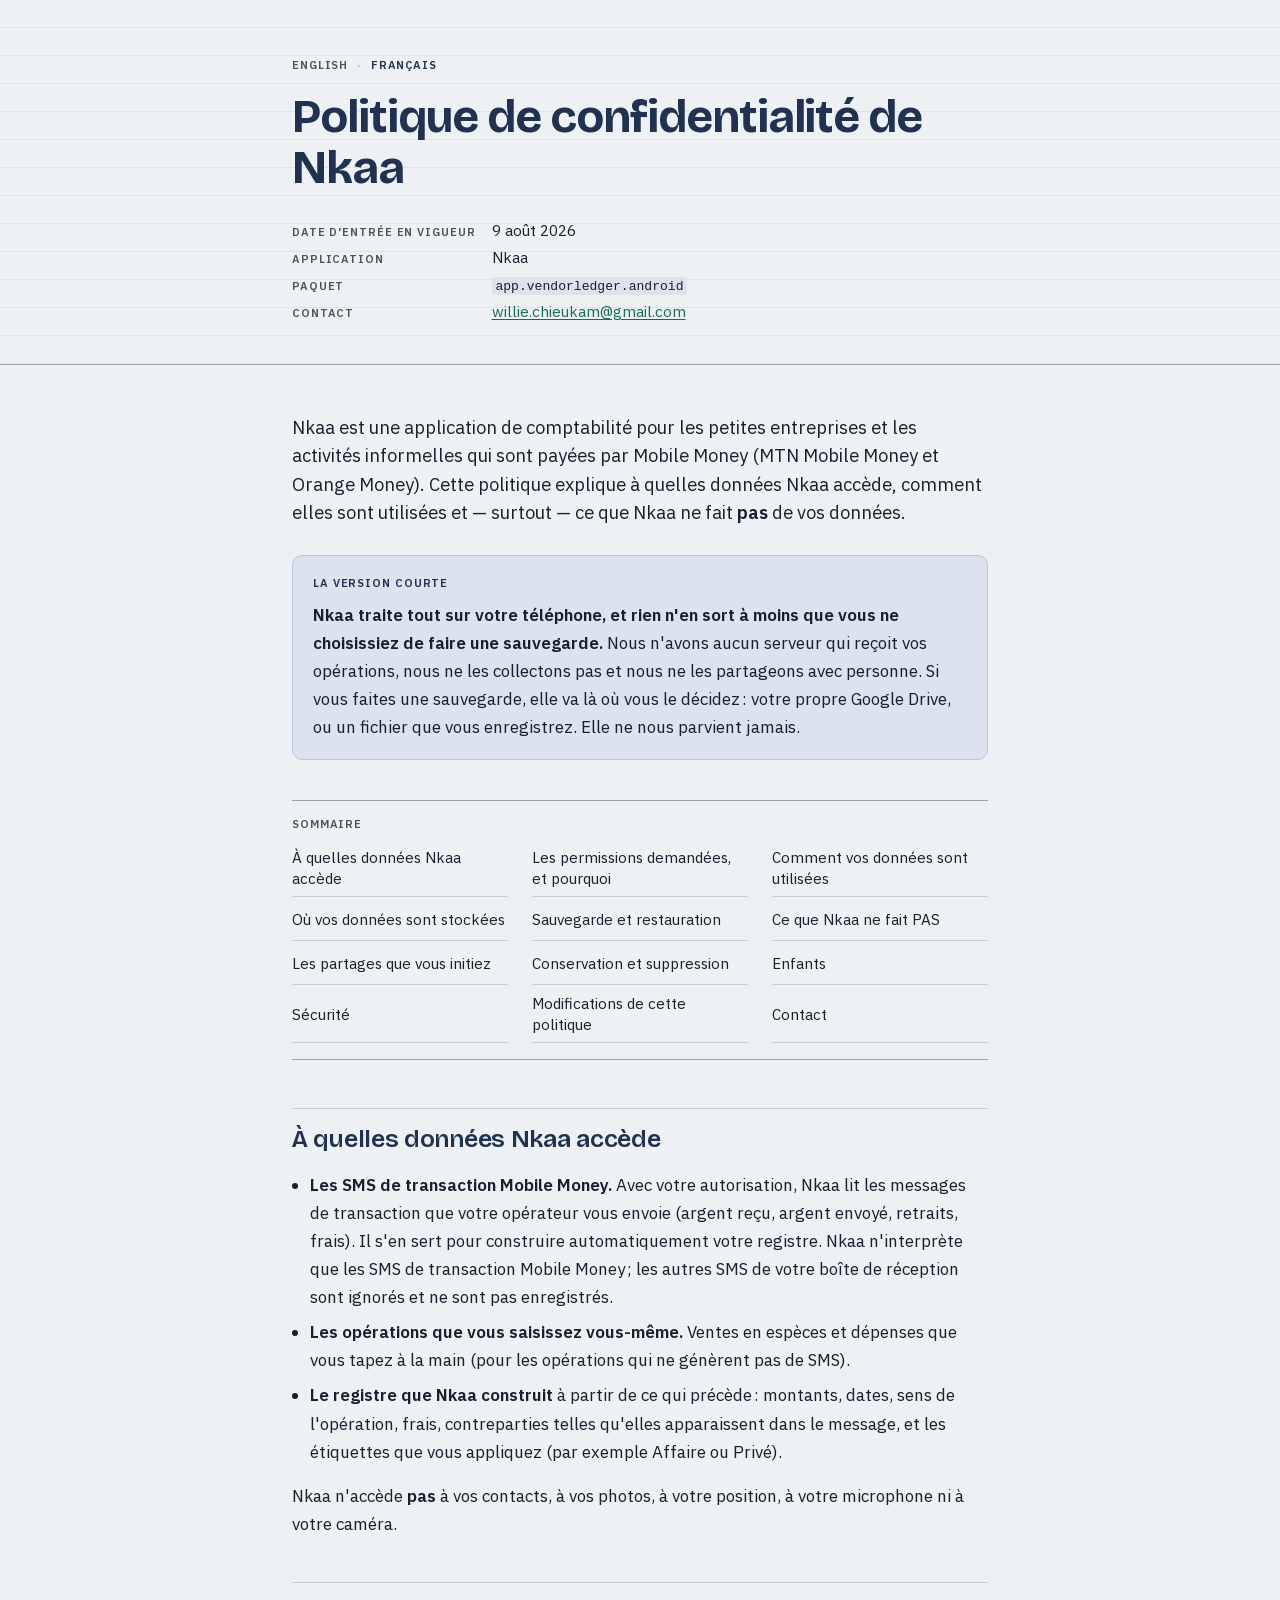
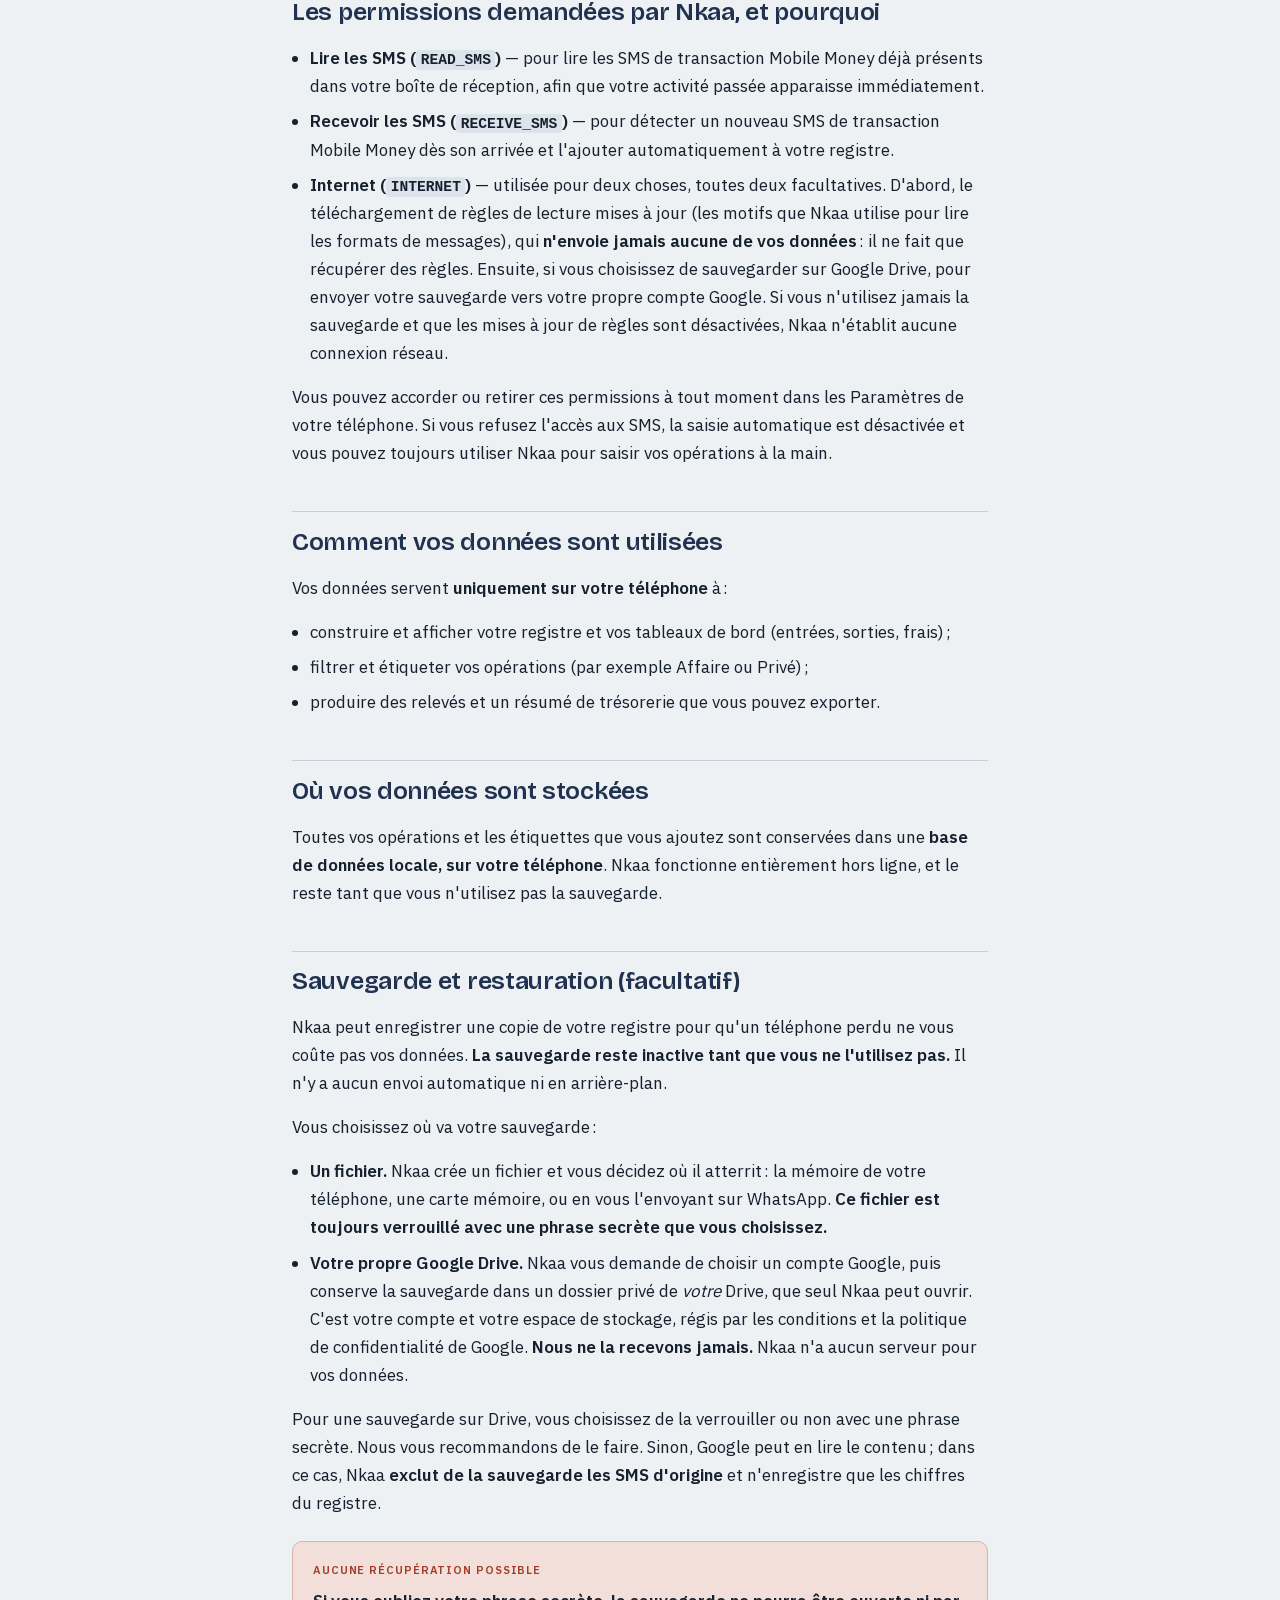
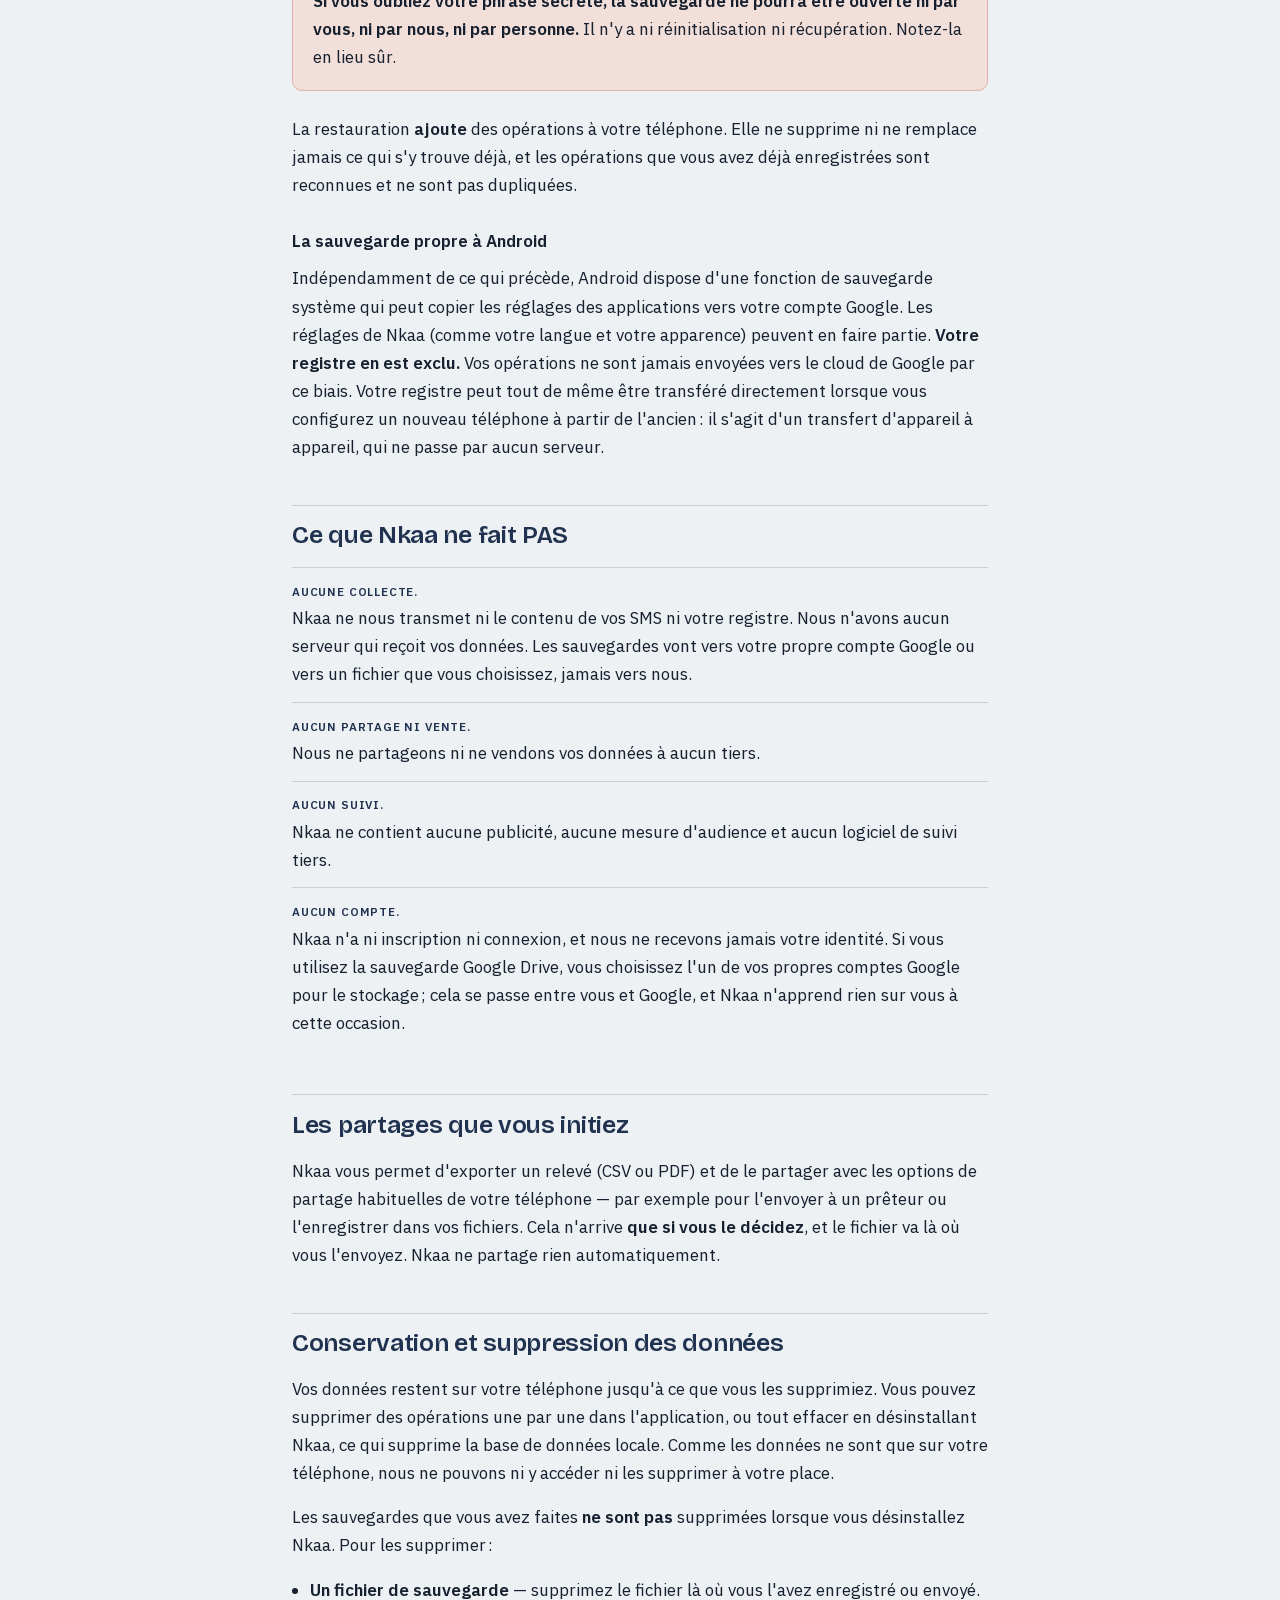
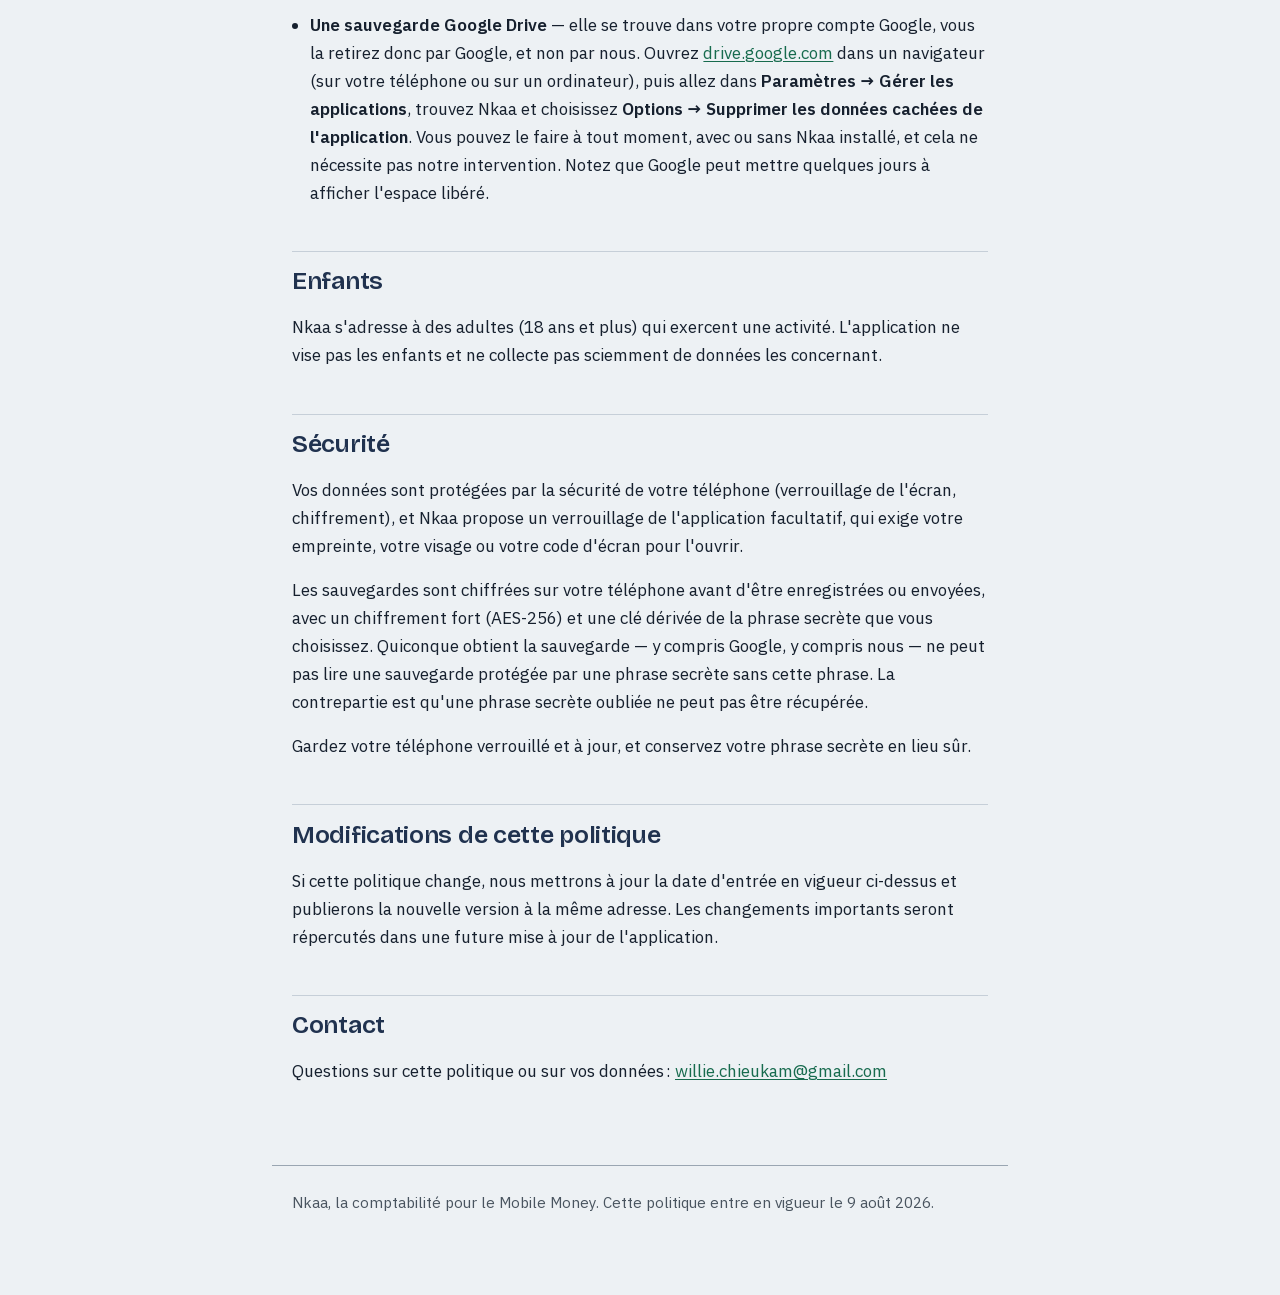
==== fr.html @ 18076c8b "Add the French policy and share one stylesheet between the two Nkaa ships a French UI and serves MTN" ====
<!DOCTYPE html>
<html lang="fr">
<head>
<meta charset="utf-8">
<meta name="viewport" content="width=device-width, initial-scale=1">
<title>Politique de confidentialité — Nkaa</title>
<meta name="description" content="Politique de confidentialité de Nkaa, une application de comptabilité pour le Mobile Money. Nkaa traite tout sur votre téléphone, et rien n'en sort à moins que vous ne choisissiez de faire une sauvegarde.">
<link rel="canonical" href="https://williechieukam.github.io/nkaa-privacy/fr.html">
<link rel="alternate" hreflang="en" href="https://williechieukam.github.io/nkaa-privacy/">
<link rel="alternate" hreflang="fr" href="https://williechieukam.github.io/nkaa-privacy/fr.html">
<link rel="alternate" hreflang="x-default" href="https://williechieukam.github.io/nkaa-privacy/">
<meta name="theme-color" content="#EDF1F4" media="(prefers-color-scheme: light)">
<meta name="theme-color" content="#0E141C" media="(prefers-color-scheme: dark)">
<!-- La marque de l'app, reprise telle quelle de docs/branding/masters/nkaa-mark-small.svg -->
<link rel="icon" href="data:image/svg+xml,<svg xmlns='http://www.w3.org/2000/svg' viewBox='0 0 512 512'><polygon points='256,36 442,256 256,476 70,256' fill='%2320324F'/><g fill='%23EDF1F4'><rect x='196' y='168' width='28' height='176'/><rect x='288' y='168' width='28' height='176'/><polygon points='196,168 224,168 316,344 288,344'/></g></svg>">
<link rel="preload" href="fonts/ibm-plex-sans-400.woff2" as="font" type="font/woff2" crossorigin>
<link rel="preload" href="fonts/bricolage-grotesque-800.woff2" as="font" type="font/woff2" crossorigin>
<link rel="stylesheet" href="style.css">
</head>
<body>

<a class="skip" href="#sommaire">Aller au sommaire</a>

<header class="masthead">
  <div class="wrap">
    <nav class="langs" aria-label="Langue">
      <a href="index.html" lang="en" hreflang="en">English</a>
      <span class="sep" aria-hidden="true">·</span>
      <span aria-current="page" lang="fr">Français</span>
    </nav>
    <h1>Politique de confidentialité de Nkaa</h1>
    <dl class="meta">
      <dt>Date d'entrée en vigueur</dt>
      <dd>9 août 2026</dd>
      <dt>Application</dt>
      <dd>Nkaa</dd>
      <dt>Paquet</dt>
      <dd><code>app.vendorledger.android</code></dd>
      <dt>Contact</dt>
      <dd><a href="mailto:willie.chieukam@gmail.com">willie.chieukam@gmail.com</a></dd>
    </dl>
  </div>
</header>

<main class="wrap">

<p class="lead">Nkaa est une application de comptabilité pour les petites entreprises et les
activités informelles qui sont payées par Mobile Money (MTN Mobile Money et Orange Money).
Cette politique explique à quelles données Nkaa accède, comment elles sont utilisées et —
surtout — ce que Nkaa ne fait <strong>pas</strong> de vos données.</p>

<aside class="summary">
  <p><span class="tag">La version courte</span><strong>Nkaa traite tout sur votre téléphone, et rien
  n'en sort à moins que vous ne choisissiez de faire une sauvegarde.</strong> Nous n'avons aucun
  serveur qui reçoit vos opérations, nous ne les collectons pas et nous ne les partageons avec
  personne. Si vous faites une sauvegarde, elle va là où vous le décidez&#8239;: votre propre Google
  Drive, ou un fichier que vous enregistrez. Elle ne nous parvient jamais.</p>
</aside>

<nav class="toc" id="sommaire" aria-labelledby="sommaire-titre">
  <h2 id="sommaire-titre">Sommaire</h2>
  <ul>
    <li><a href="#donnees">À quelles données Nkaa accède</a></li>
    <li><a href="#permissions">Les permissions demandées, et pourquoi</a></li>
    <li><a href="#utilisation">Comment vos données sont utilisées</a></li>
    <li><a href="#stockage">Où vos données sont stockées</a></li>
    <li><a href="#sauvegarde">Sauvegarde et restauration</a></li>
    <li><a href="#ce-que-nkaa-ne-fait-pas">Ce que Nkaa ne fait PAS</a></li>
    <li><a href="#partage">Les partages que vous initiez</a></li>
    <li><a href="#conservation">Conservation et suppression</a></li>
    <li><a href="#enfants">Enfants</a></li>
    <li><a href="#securite">Sécurité</a></li>
    <li><a href="#modifications">Modifications de cette politique</a></li>
    <li><a href="#contact">Contact</a></li>
  </ul>
</nav>

<section id="donnees">
  <h2>À quelles données Nkaa accède</h2>
  <ul>
    <li><strong>Les SMS de transaction Mobile Money.</strong> Avec votre autorisation, Nkaa lit les
      messages de transaction que votre opérateur vous envoie (argent reçu, argent envoyé, retraits,
      frais). Il s'en sert pour construire automatiquement votre registre. Nkaa n'interprète que les
      SMS de transaction Mobile Money&#8239;; les autres SMS de votre boîte de réception sont ignorés
      et ne sont pas enregistrés.</li>
    <li><strong>Les opérations que vous saisissez vous-même.</strong> Ventes en espèces et dépenses
      que vous tapez à la main (pour les opérations qui ne génèrent pas de SMS).</li>
    <li><strong>Le registre que Nkaa construit</strong> à partir de ce qui précède&#8239;: montants,
      dates, sens de l'opération, frais, contreparties telles qu'elles apparaissent dans le message,
      et les étiquettes que vous appliquez (par exemple Affaire ou Privé).</li>
  </ul>
  <p>Nkaa n'accède <strong>pas</strong> à vos contacts, à vos photos, à votre position, à votre
  microphone ni à votre caméra.</p>
</section>

<section id="permissions">
  <h2>Les permissions demandées par Nkaa, et pourquoi</h2>
  <ul>
    <li><strong>Lire les SMS (<code>READ_SMS</code>)</strong> — pour lire les SMS de transaction
      Mobile Money déjà présents dans votre boîte de réception, afin que votre activité passée
      apparaisse immédiatement.</li>
    <li><strong>Recevoir les SMS (<code>RECEIVE_SMS</code>)</strong> — pour détecter un nouveau SMS
      de transaction Mobile Money dès son arrivée et l'ajouter automatiquement à votre registre.</li>
    <li><strong>Internet (<code>INTERNET</code>)</strong> — utilisée pour deux choses, toutes deux
      facultatives. D'abord, le téléchargement de règles de lecture mises à jour (les motifs que Nkaa
      utilise pour lire les formats de messages), qui <strong>n'envoie jamais aucune de vos
      données</strong>&#8239;: il ne fait que récupérer des règles. Ensuite, si vous choisissez de
      sauvegarder sur Google Drive, pour envoyer votre sauvegarde vers votre propre compte Google. Si
      vous n'utilisez jamais la sauvegarde et que les mises à jour de règles sont désactivées, Nkaa
      n'établit aucune connexion réseau.</li>
  </ul>
  <p>Vous pouvez accorder ou retirer ces permissions à tout moment dans les Paramètres de votre
  téléphone. Si vous refusez l'accès aux SMS, la saisie automatique est désactivée et vous pouvez
  toujours utiliser Nkaa pour saisir vos opérations à la main.</p>
</section>

<section id="utilisation">
  <h2>Comment vos données sont utilisées</h2>
  <p>Vos données servent <strong>uniquement sur votre téléphone</strong> à&#8239;:</p>
  <ul>
    <li>construire et afficher votre registre et vos tableaux de bord (entrées, sorties, frais)&#8239;;</li>
    <li>filtrer et étiqueter vos opérations (par exemple Affaire ou Privé)&#8239;;</li>
    <li>produire des relevés et un résumé de trésorerie que vous pouvez exporter.</li>
  </ul>
</section>

<section id="stockage">
  <h2>Où vos données sont stockées</h2>
  <p>Toutes vos opérations et les étiquettes que vous ajoutez sont conservées dans une <strong>base
  de données locale, sur votre téléphone</strong>. Nkaa fonctionne entièrement hors ligne, et le
  reste tant que vous n'utilisez pas la sauvegarde.</p>
</section>

<section id="sauvegarde">
  <h2>Sauvegarde et restauration (facultatif)</h2>
  <p>Nkaa peut enregistrer une copie de votre registre pour qu'un téléphone perdu ne vous coûte pas
  vos données. <strong>La sauvegarde reste inactive tant que vous ne l'utilisez pas.</strong> Il n'y
  a aucun envoi automatique ni en arrière-plan.</p>
  <p>Vous choisissez où va votre sauvegarde&#8239;:</p>
  <ul>
    <li><strong>Un fichier.</strong> Nkaa crée un fichier et vous décidez où il atterrit&#8239;: la
      mémoire de votre téléphone, une carte mémoire, ou en vous l'envoyant sur WhatsApp. <strong>Ce
      fichier est toujours verrouillé avec une phrase secrète que vous choisissez.</strong></li>
    <li><strong>Votre propre Google Drive.</strong> Nkaa vous demande de choisir un compte Google,
      puis conserve la sauvegarde dans un dossier privé de <em>votre</em> Drive, que seul Nkaa peut
      ouvrir. C'est votre compte et votre espace de stockage, régis par les conditions et la
      politique de confidentialité de Google. <strong>Nous ne la recevons jamais.</strong> Nkaa n'a
      aucun serveur pour vos données.</li>
  </ul>
  <p>Pour une sauvegarde sur Drive, vous choisissez de la verrouiller ou non avec une phrase secrète.
  Nous vous recommandons de le faire. Sinon, Google peut en lire le contenu&#8239;; dans ce cas, Nkaa
  <strong>exclut de la sauvegarde les SMS d'origine</strong> et n'enregistre que les chiffres du
  registre.</p>

  <div class="warning">
    <p><span class="tag">Aucune récupération possible</span><strong>Si vous oubliez votre phrase
    secrète, la sauvegarde ne pourra être ouverte ni par vous, ni par nous, ni par personne.</strong>
    Il n'y a ni réinitialisation ni récupération. Notez-la en lieu sûr.</p>
  </div>

  <p>La restauration <strong>ajoute</strong> des opérations à votre téléphone. Elle ne supprime ni ne
  remplace jamais ce qui s'y trouve déjà, et les opérations que vous avez déjà enregistrées sont
  reconnues et ne sont pas dupliquées.</p>

  <h3 id="sauvegarde-android">La sauvegarde propre à Android</h3>
  <p>Indépendamment de ce qui précède, Android dispose d'une fonction de sauvegarde système qui peut
  copier les réglages des applications vers votre compte Google. Les réglages de Nkaa (comme votre
  langue et votre apparence) peuvent en faire partie. <strong>Votre registre en est exclu.</strong>
  Vos opérations ne sont jamais envoyées vers le cloud de Google par ce biais. Votre registre peut
  tout de même être transféré directement lorsque vous configurez un nouveau téléphone à partir de
  l'ancien&#8239;: il s'agit d'un transfert d'appareil à appareil, qui ne passe par aucun serveur.</p>
</section>

<section id="ce-que-nkaa-ne-fait-pas">
  <h2>Ce que Nkaa ne fait PAS</h2>
  <ul class="negations">
    <li><strong>Aucune collecte.</strong> Nkaa ne nous transmet ni le contenu de vos SMS ni votre
      registre. Nous n'avons aucun serveur qui reçoit vos données. Les sauvegardes vont vers votre
      propre compte Google ou vers un fichier que vous choisissez, jamais vers nous.</li>
    <li><strong>Aucun partage ni vente.</strong> Nous ne partageons ni ne vendons vos données à aucun
      tiers.</li>
    <li><strong>Aucun suivi.</strong> Nkaa ne contient aucune publicité, aucune mesure d'audience et
      aucun logiciel de suivi tiers.</li>
    <li><strong>Aucun compte.</strong> Nkaa n'a ni inscription ni connexion, et nous ne recevons
      jamais votre identité. Si vous utilisez la sauvegarde Google Drive, vous choisissez l'un de vos
      propres comptes Google pour le stockage&#8239;; cela se passe entre vous et Google, et Nkaa
      n'apprend rien sur vous à cette occasion.</li>
  </ul>
</section>

<section id="partage">
  <h2>Les partages que vous initiez</h2>
  <p>Nkaa vous permet d'exporter un relevé (CSV ou PDF) et de le partager avec les options de partage
  habituelles de votre téléphone — par exemple pour l'envoyer à un prêteur ou l'enregistrer dans vos
  fichiers. Cela n'arrive <strong>que si vous le décidez</strong>, et le fichier va là où vous
  l'envoyez. Nkaa ne partage rien automatiquement.</p>
</section>

<section id="conservation">
  <h2>Conservation et suppression des données</h2>
  <p>Vos données restent sur votre téléphone jusqu'à ce que vous les supprimiez. Vous pouvez
  supprimer des opérations une par une dans l'application, ou tout effacer en désinstallant Nkaa, ce
  qui supprime la base de données locale. Comme les données ne sont que sur votre téléphone, nous ne
  pouvons ni y accéder ni les supprimer à votre place.</p>
  <p>Les sauvegardes que vous avez faites <strong>ne sont pas</strong> supprimées lorsque vous
  désinstallez Nkaa. Pour les supprimer&#8239;:</p>
  <ul>
    <li><strong>Un fichier de sauvegarde</strong> — supprimez le fichier là où vous l'avez enregistré
      ou envoyé.</li>
    <li><strong>Une sauvegarde Google Drive</strong> — elle se trouve dans votre propre compte
      Google, vous la retirez donc par Google, et non par nous. Ouvrez
      <a href="https://drive.google.com">drive.google.com</a> dans un navigateur (sur votre téléphone
      ou sur un ordinateur), puis allez dans <strong>Paramètres → Gérer les applications</strong>,
      trouvez Nkaa et choisissez <strong>Options → Supprimer les données cachées de
      l'application</strong>. Vous pouvez le faire à tout moment, avec ou sans Nkaa installé, et cela
      ne nécessite pas notre intervention. Notez que Google peut mettre quelques jours à afficher
      l'espace libéré.</li>
  </ul>
</section>

<section id="enfants">
  <h2>Enfants</h2>
  <p>Nkaa s'adresse à des adultes (18 ans et plus) qui exercent une activité. L'application ne vise
  pas les enfants et ne collecte pas sciemment de données les concernant.</p>
</section>

<section id="securite">
  <h2>Sécurité</h2>
  <p>Vos données sont protégées par la sécurité de votre téléphone (verrouillage de l'écran,
  chiffrement), et Nkaa propose un verrouillage de l'application facultatif, qui exige votre
  empreinte, votre visage ou votre code d'écran pour l'ouvrir.</p>
  <p>Les sauvegardes sont chiffrées sur votre téléphone avant d'être enregistrées ou envoyées, avec
  un chiffrement fort (AES-256) et une clé dérivée de la phrase secrète que vous choisissez.
  Quiconque obtient la sauvegarde — y compris Google, y compris nous — ne peut pas lire une
  sauvegarde protégée par une phrase secrète sans cette phrase. La contrepartie est qu'une phrase
  secrète oubliée ne peut pas être récupérée.</p>
  <p>Gardez votre téléphone verrouillé et à jour, et conservez votre phrase secrète en lieu sûr.</p>
</section>

<section id="modifications">
  <h2>Modifications de cette politique</h2>
  <p>Si cette politique change, nous mettrons à jour la date d'entrée en vigueur ci-dessus et
  publierons la nouvelle version à la même adresse. Les changements importants seront répercutés dans
  une future mise à jour de l'application.</p>
</section>

<section id="contact">
  <h2>Contact</h2>
  <p>Questions sur cette politique ou sur vos données&#8239;:
  <a href="mailto:willie.chieukam@gmail.com">willie.chieukam@gmail.com</a></p>
</section>

</main>

<footer class="wrap">
  <p>Nkaa, la comptabilité pour le Mobile Money. Cette politique entre en vigueur le 9 août 2026.</p>
</footer>

</body>
</html>
---- style.css ----
/* ---------- type ----------
   The app's two faces, subset from app/src/main/res/font in the vendor-ledger
   repo. Both SIL OFL 1.1 — see fonts/OFL.txt. swap, so the policy is readable
   before the faces land. */
@font-face {
  font-family: "Bricolage Grotesque";
  src: url("fonts/bricolage-grotesque-600.woff2") format("woff2");
  font-weight: 600; font-style: normal; font-display: swap;
}
@font-face {
  font-family: "Bricolage Grotesque";
  src: url("fonts/bricolage-grotesque-800.woff2") format("woff2");
  font-weight: 800; font-style: normal; font-display: swap;
}
@font-face {
  font-family: "IBM Plex Sans";
  src: url("fonts/ibm-plex-sans-400.woff2") format("woff2");
  font-weight: 400; font-style: normal; font-display: swap;
}
@font-face {
  font-family: "IBM Plex Sans";
  src: url("fonts/ibm-plex-sans-600.woff2") format("woff2");
  font-weight: 600; font-style: normal; font-display: swap;
}

/* ---------- tokens ----------
   Values are the app's, from ui/theme/Color.kt ("Grassfields regalia":
   indigo ndop cloth, harvest green, laterite earth, regalia gold).
   Kotlin name in the comment where one exists. */
:root {
  color-scheme: light dark;

  --paper:        #EDF1F4;  /* CraiePaper / nkaa_ivory */
  --surface:      #FFFFFF;
  --ink:          #16202E;  /* Ink */
  --ink-2:        #49545F;  /* onSurfaceVariant */
  --rule:         #C6CFD8;  /* outlineVariant */
  --rule-strong:  #9AA6B2;  /* outline */
  --rule-faint:   #DDE3EA;  /* surfaceVariant */
  --accent:        #20324F; /* IndigoRoyal — headings, labels, focus */
  --accent-link:   #176B4E; /* VertRecolte — primary actions */
  --accent-wash:   #DCE3EE; /* IndigoSoft — container fill */
  --accent-border: #B9C6DC;
  --warn:          #A23E2A; /* Laterite — error / money-out */
  --warn-wash:     #F2DFDA;
  --warn-border:   #DBB4A9;
  --chip-bg:       #DDE3EA;

  --display: "Bricolage Grotesque", ui-sans-serif, -apple-system, BlinkMacSystemFont, "Segoe UI", Roboto, Helvetica, Arial, sans-serif;
  --sans: "IBM Plex Sans", ui-sans-serif, -apple-system, BlinkMacSystemFont, "Segoe UI", Roboto, Helvetica, Arial, sans-serif;
  --mono: ui-monospace, SFMono-Regular, "SF Mono", Menlo, Consolas, "Liberation Mono", monospace;

  --rhythm: 1.75rem;
  --measure: 46rem;
}

/* ---------- base ---------- */
*, *::before, *::after { box-sizing: border-box; }

html { -webkit-text-size-adjust: 100%; }

body {
  margin: 0;
  font-family: var(--sans);
  font-size: 1.0625rem;
  line-height: 1.65;
  color: var(--ink);
  background: var(--paper);
  -webkit-font-smoothing: antialiased;
}

.wrap {
  max-width: var(--measure);
  margin-inline: auto;
  padding-inline: 1.25rem;
}

p { margin: 0 0 1rem; }
strong { font-weight: 600; }

a {
  color: var(--accent-link);
  text-decoration-thickness: 1px;
  text-underline-offset: 2px;
}
a:hover { text-decoration-thickness: 2px; }

:focus-visible {
  outline: 2px solid var(--accent);
  outline-offset: 3px;
  border-radius: 2px;
}

code {
  font-family: var(--mono);
  font-size: .86em;
  background: var(--chip-bg);
  color: var(--ink);
  padding: .12em .3em;
  border-radius: 3px;
  overflow-wrap: break-word;
}

/* ---------- skip link ---------- */
.skip {
  position: absolute;
  left: -9999px;
  top: 0;
}
.skip:focus-visible {
  left: 0.75rem;
  top: 0.75rem;
  z-index: 5;
  background: var(--surface);
  color: var(--ink);
  padding: .6rem .9rem;
  border: 1px solid var(--rule-strong);
  border-radius: 6px;
  font-size: .95rem;
}

/* ---------- masthead: the one signature ---------- */
.masthead {
  position: relative;
  border-bottom: 1px solid var(--rule-strong);
  padding-block: clamp(2.25rem, 1.5rem + 3vw, 3.5rem) clamp(1.75rem, 1.25rem + 2vw, 2.5rem);
  overflow: hidden;
}
/* ruled paper — the cahier these businesses keep books in */
.masthead::before {
  content: "";
  position: absolute;
  inset: 0;
  background: repeating-linear-gradient(
    to bottom,
    transparent 0,
    transparent calc(var(--rhythm) - 1px),
    var(--rule-faint) calc(var(--rhythm) - 1px),
    var(--rule-faint) var(--rhythm)
  );
  pointer-events: none;
}
.masthead > .wrap { position: relative; }

/* ---------- language ---------- */
.langs {
  display: flex;
  align-items: center;
  gap: .55rem;
  margin-bottom: 1.1rem;
  font-size: .7rem;
  font-weight: 600;
  letter-spacing: .08em;
  text-transform: uppercase;
}
.langs a { color: var(--ink-2); text-decoration: none; }
.langs a:hover { color: var(--accent-link); text-decoration: underline; }
.langs [aria-current="page"] { color: var(--accent); }
.langs .sep { color: var(--rule-strong); }

h1 {
  margin: 0 0 1.5rem;
  font-family: var(--display);
  font-size: clamp(2rem, 1.45rem + 2.4vw, 2.9rem);
  line-height: 1.1;
  font-weight: 800;
  letter-spacing: -0.022em;
  color: var(--accent);
}

/* meta block, set like the header of a statement */
.meta {
  margin: 0;
  display: grid;
  grid-template-columns: minmax(6.5rem, max-content) 1fr;
  gap: .1rem 1rem;
  font-size: .95rem;
  align-items: baseline;
}
.meta dt {
  font-family: var(--sans);
  font-size: .7rem;
  font-weight: 600;
  letter-spacing: .08em;
  text-transform: uppercase;
  color: var(--ink-2);
  padding-top: .38em;
}
/* tnum — the app's tabularFigures(), so digits sit on a grid */
.meta dd {
  margin: 0;
  font-variant-numeric: tabular-nums;
  font-feature-settings: "tnum";
  overflow-wrap: anywhere;
}

/* narrow phones: stack the stub so long values get the full column */
@media (max-width: 26rem) {
  .meta { grid-template-columns: 1fr; gap: 0; }
  .meta dt { padding-top: .85em; }
  .meta dt:first-of-type { padding-top: 0; }
}

/* ---------- main flow ---------- */
main { padding-block: clamp(2rem, 1.5rem + 2vw, 3rem) 1rem; }

.lead {
  font-size: 1.15rem;
  line-height: 1.55;
  margin-bottom: 1.75rem;
}

/* the thesis: reassurance, stated once, up front */
.summary {
  background: var(--accent-wash);
  border: 1px solid var(--accent-border);
  border-radius: 10px;
  padding: 1.15rem 1.25rem;
  margin: 0 0 2.5rem;
}
.summary p { margin: 0; }
.summary .tag {
  display: block;
  font-family: var(--sans);
  font-size: .7rem;
  font-weight: 600;
  letter-spacing: .08em;
  text-transform: uppercase;
  color: var(--accent);
  margin-bottom: .5rem;
}

/* the one paragraph with real consequences behind it */
.warning {
  background: var(--warn-wash);
  border: 1px solid var(--warn-border);
  border-radius: 10px;
  padding: 1.15rem 1.25rem;
  margin: 1.5rem 0;
}
.warning p { margin: 0; }
.warning .tag {
  display: block;
  font-family: var(--sans);
  font-size: .7rem;
  font-weight: 600;
  letter-spacing: .08em;
  text-transform: uppercase;
  color: var(--warn);
  margin-bottom: .5rem;
}

/* ---------- contents ---------- */
.toc {
  margin: 0 0 3rem;
  border-top: 1px solid var(--rule-strong);
  border-bottom: 1px solid var(--rule-strong);
  padding-block: 1rem;
}
.toc h2 {
  margin: 0 0 .5rem;
  font-family: var(--sans);
  font-size: .7rem;
  font-weight: 600;
  letter-spacing: .08em;
  text-transform: uppercase;
  color: var(--ink-2);
  border: 0;
  padding: 0;
}
.toc ul {
  list-style: none;
  margin: 0;
  padding: 0;
  display: grid;
  grid-template-columns: repeat(auto-fit, minmax(13rem, 1fr));
  gap: 0 1.5rem;
}
.toc li { margin: 0; display: flex; }
.toc a {
  display: flex;
  align-items: center;
  width: 100%;
  padding: .5rem 0;
  min-height: 2.75rem;
  color: var(--ink);
  text-decoration: none;
  border-bottom: 1px solid var(--rule);
  font-size: .95rem;
  line-height: 1.35;
}
.toc a:hover { color: var(--accent-link); }

/* ---------- sections ---------- */
section + section { margin-top: 2.75rem; }

h2 {
  margin: 0 0 1rem;
  padding-top: .9rem;
  border-top: 1px solid var(--rule);
  font-family: var(--display);
  font-size: clamp(1.3rem, 1.15rem + .55vw, 1.55rem);
  line-height: 1.25;
  font-weight: 600;
  letter-spacing: -0.012em;
  color: var(--accent);
  scroll-margin-top: 1.25rem;
}
/* h3 stays in the body face, matching the app's titleMedium */
h3 {
  margin: 2rem 0 .75rem;
  font-size: 1.05rem;
  font-weight: 600;
  line-height: 1.3;
  scroll-margin-top: 1.25rem;
}

:target > h2,
:target > h3 { box-shadow: -.75rem 0 0 -.6875rem var(--accent); }

ul { margin: 0 0 1rem; padding-left: 1.15rem; }
li { margin: .45rem 0; }

/* the copy already leads each of these with its own negation — surface it */
.negations { list-style: none; padding-left: 0; }
.negations li {
  margin: 0;
  padding: .85rem 0;
  border-bottom: 1px solid var(--rule);
}
.negations li:first-child { border-top: 1px solid var(--rule); }
.negations li:last-child { border-bottom: 0; }
.negations li > strong:first-child {
  display: block;
  font-family: var(--sans);
  font-size: .73rem;
  font-weight: 600;
  letter-spacing: .07em;
  text-transform: uppercase;
  color: var(--accent);
  margin-bottom: .2rem;
}

/* ---------- footer ---------- */
footer {
  margin-top: 3rem;
  border-top: 1px solid var(--rule-strong);
  padding-block: 1.5rem 4rem;
  font-size: .95rem;
  color: var(--ink-2);
}

/* ---------- motion ---------- */
@media (prefers-reduced-motion: no-preference) {
  html { scroll-behavior: smooth; }
}

/* ---------- print ---------- */
@media print {
  body { background: #fff; color: #000; font-size: 11pt; }
  .skip, .toc { display: none; }
  .masthead { border-bottom: 1pt solid #000; }
  .masthead::before { display: none; }
  .summary, .warning { border: 1pt solid #666; background: none; }
  h2, h3 { break-after: avoid; }
  li, p { break-inside: avoid; }
  a { color: #000; }
  main a[href^="http"]::after { content: " (" attr(href) ")"; font-size: .85em; }
}

/* ---------- dark ---------- */
/* Tokens only, and last in the sheet, so no component rule can outrank it. */
@media (prefers-color-scheme: dark) {
  :root {
    --paper:        #0E141C;  /* DarkColors.background */
    --surface:      #161E28;  /* DarkColors.surface */
    --ink:          #E3E7EC;  /* onBackground */
    --ink-2:        #BFC8D4;  /* onSurfaceVariant */
    --rule:         #3C4654;  /* outlineVariant */
    --rule-strong:  #55616F;
    --rule-faint:   #1A2230;
    --accent:        #AEC0E0; /* DarkColors.primary */
    --accent-link:   #4F9E7E; /* VertLight — DarkColors.secondary */
    --accent-wash:   #273A5A; /* secondaryContainer */
    --accent-border: #3A5178;
    --warn:          #E89580; /* DarkColors.error */
    --warn-wash:     #2E1712;
    --warn-border:   #5A2E22;
    --chip-bg:       #202A36;
  }
}
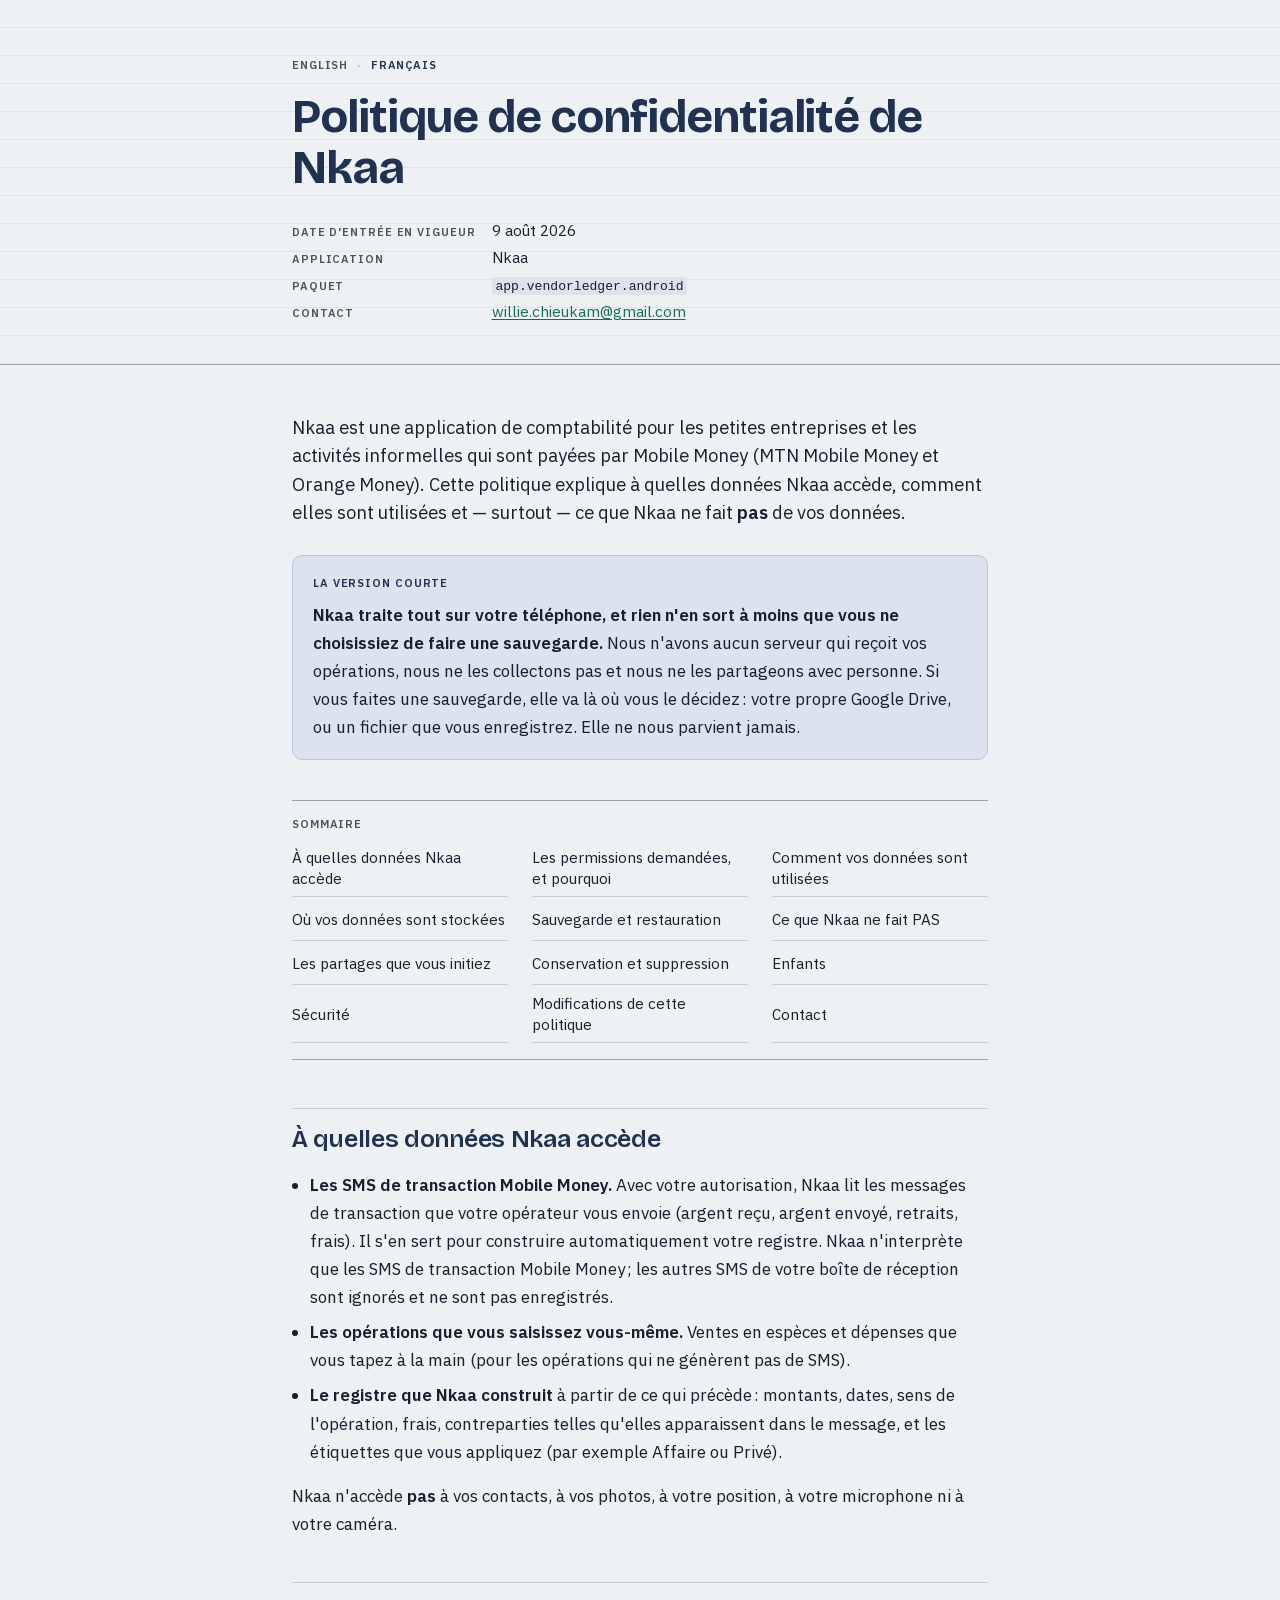
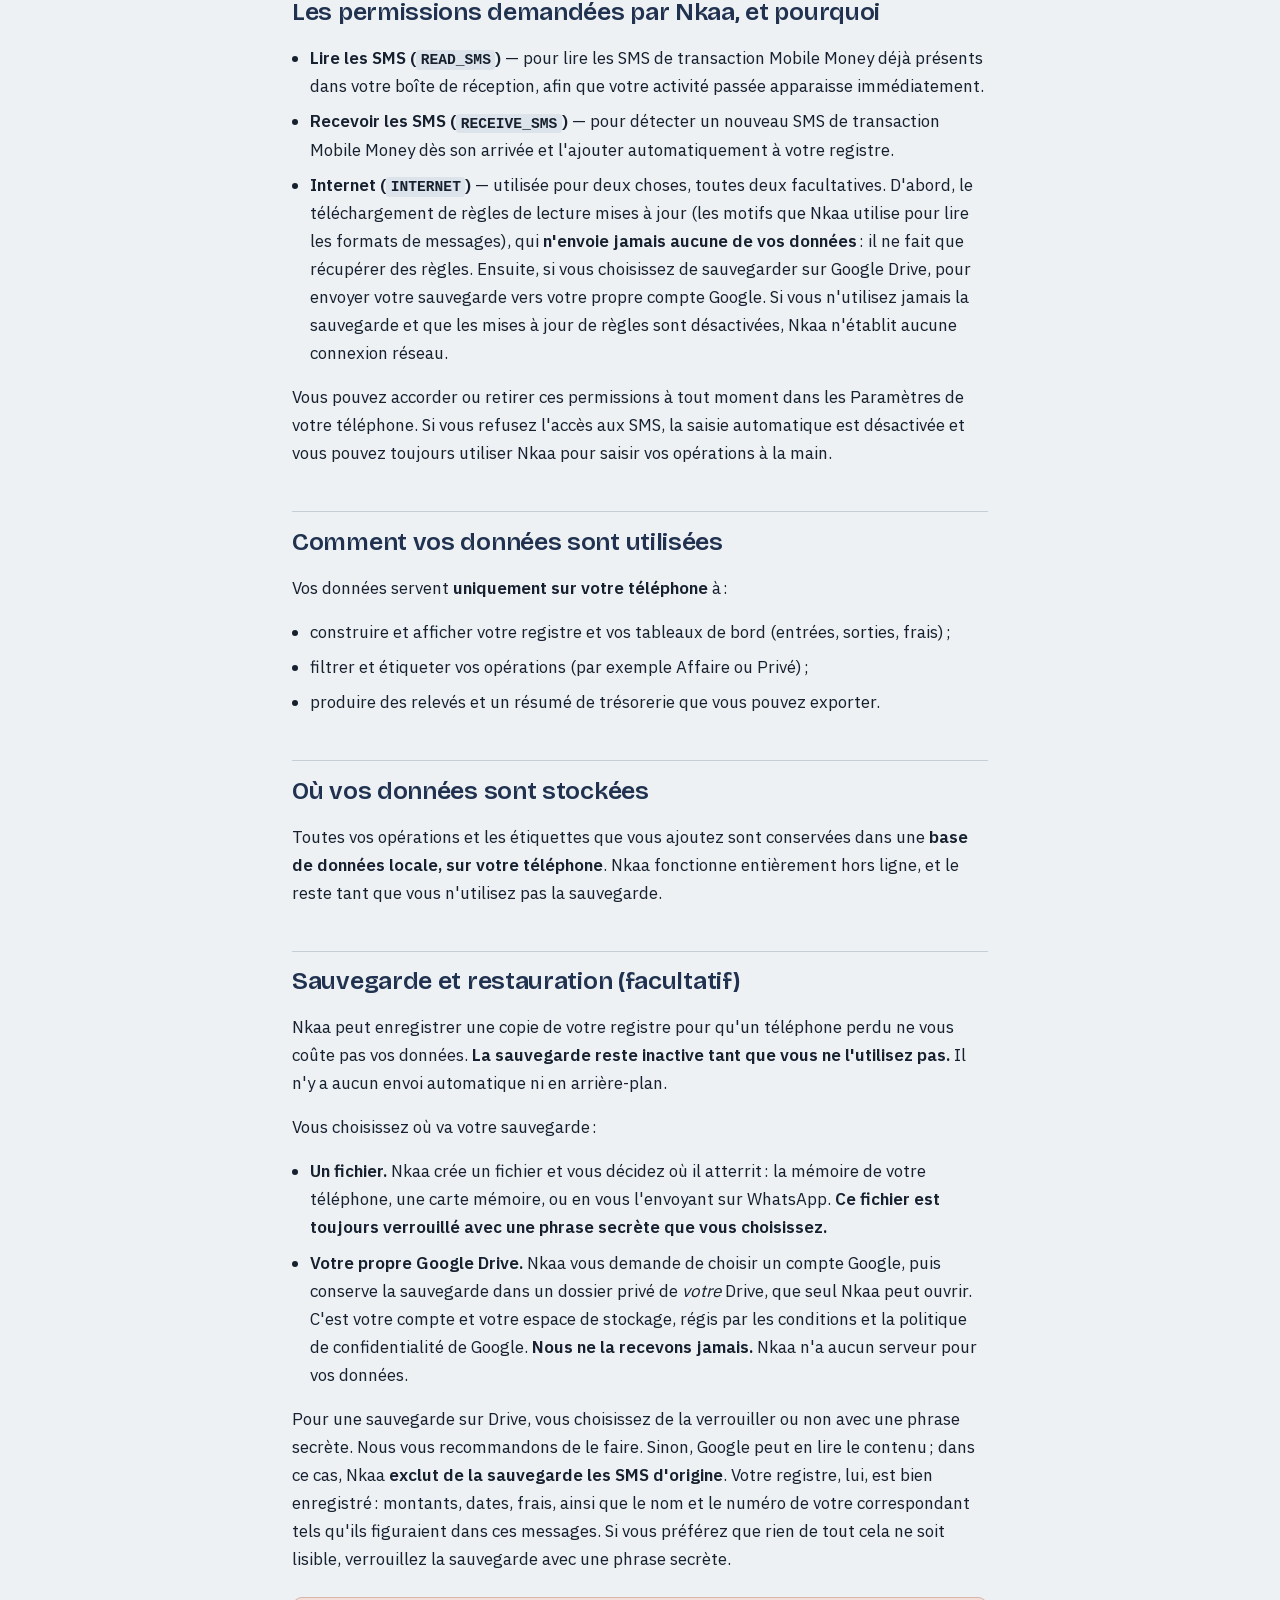
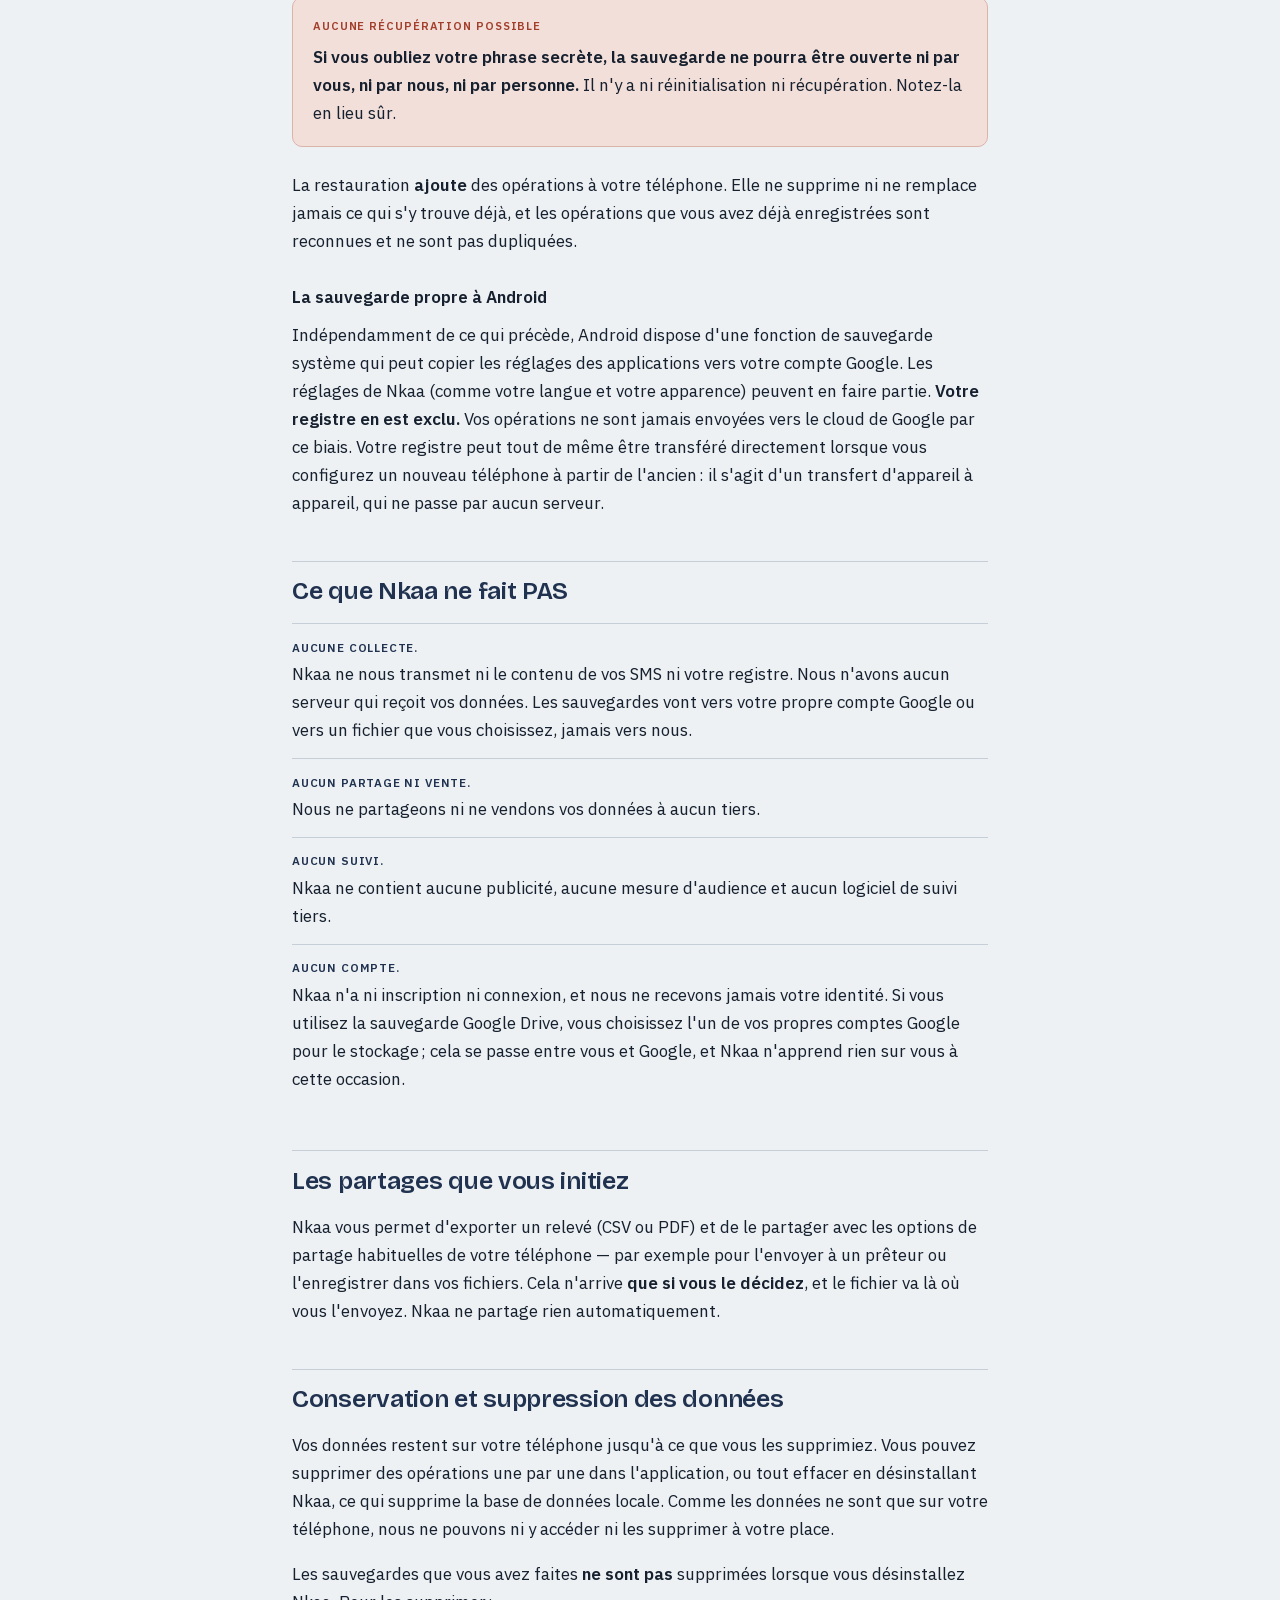
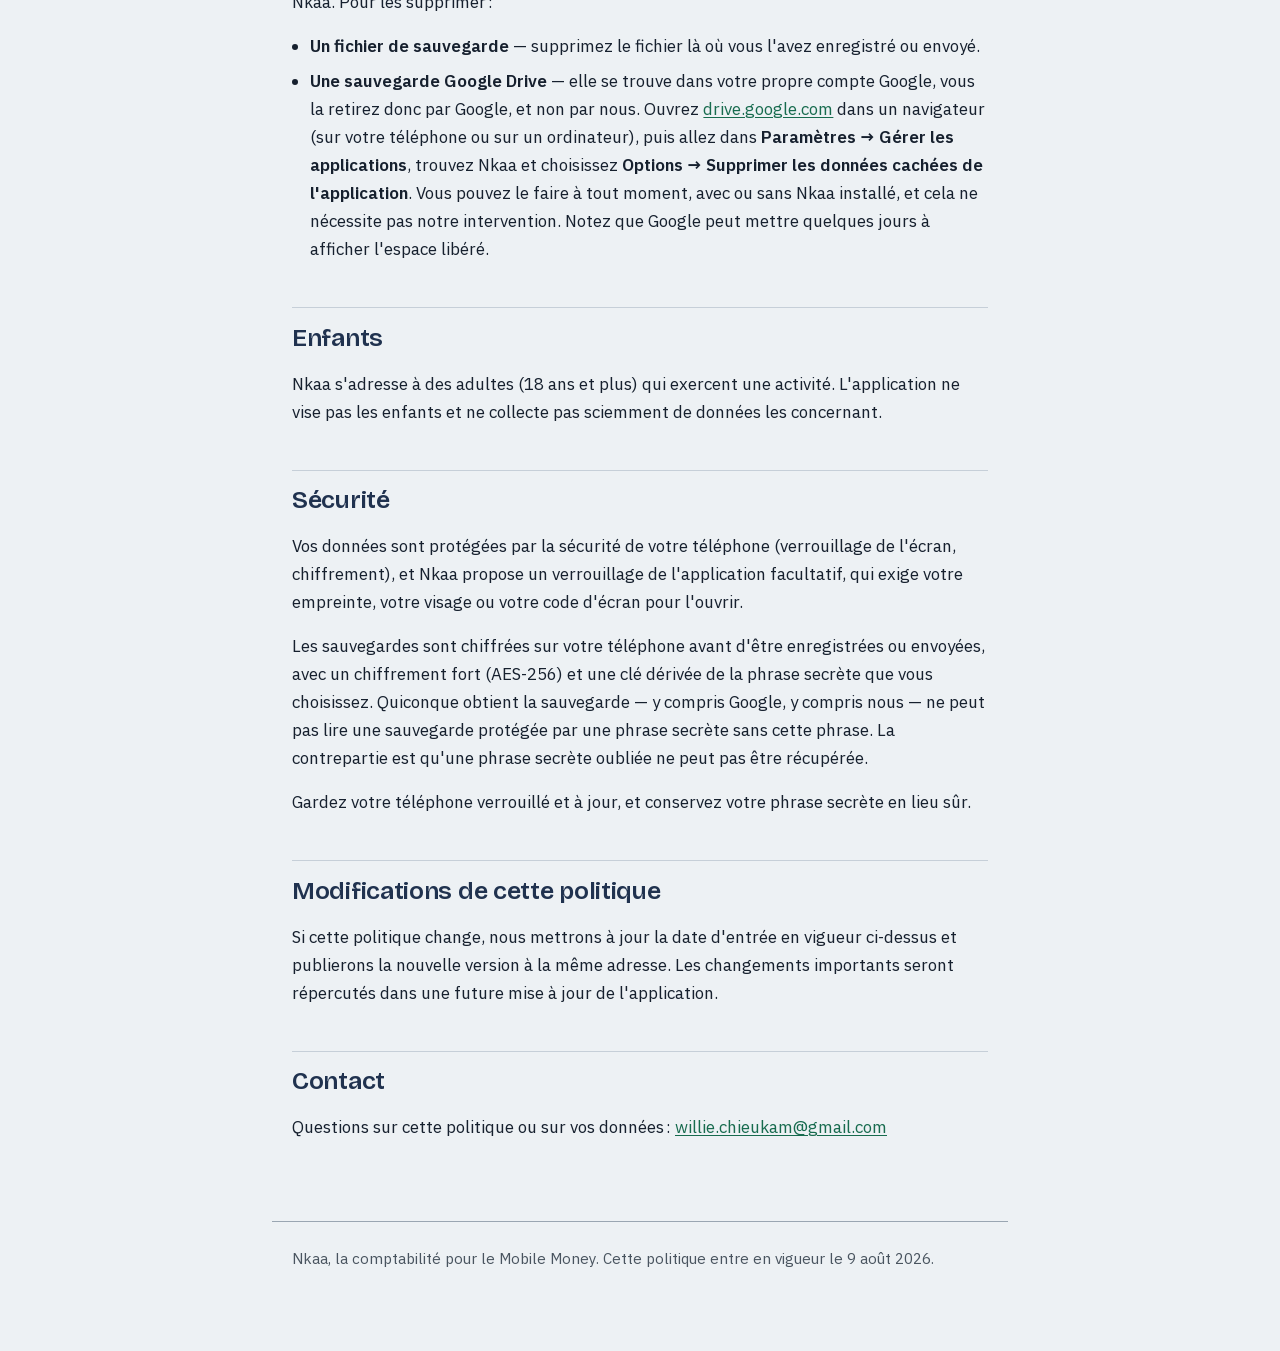
==== commit 91e17649: "Correct what an unencrypted Drive backup actually contains Both policies said that without a passphr" ====
--- a/fr.html
+++ b/fr.html
@@ -149,8 +149,10 @@
   </ul>
   <p>Pour une sauvegarde sur Drive, vous choisissez de la verrouiller ou non avec une phrase secrète.
   Nous vous recommandons de le faire. Sinon, Google peut en lire le contenu&#8239;; dans ce cas, Nkaa
-  <strong>exclut de la sauvegarde les SMS d'origine</strong> et n'enregistre que les chiffres du
-  registre.</p>
+  <strong>exclut de la sauvegarde les SMS d'origine</strong>. Votre registre, lui, est bien enregistré&#8239;:
+  montants, dates, frais, ainsi que le nom et le numéro de votre correspondant tels qu'ils figuraient dans
+  ces messages. Si vous préférez que rien de tout cela ne soit lisible, verrouillez la sauvegarde avec une
+  phrase secrète.</p>
 
   <div class="warning">
     <p><span class="tag">Aucune récupération possible</span><strong>Si vous oubliez votre phrase
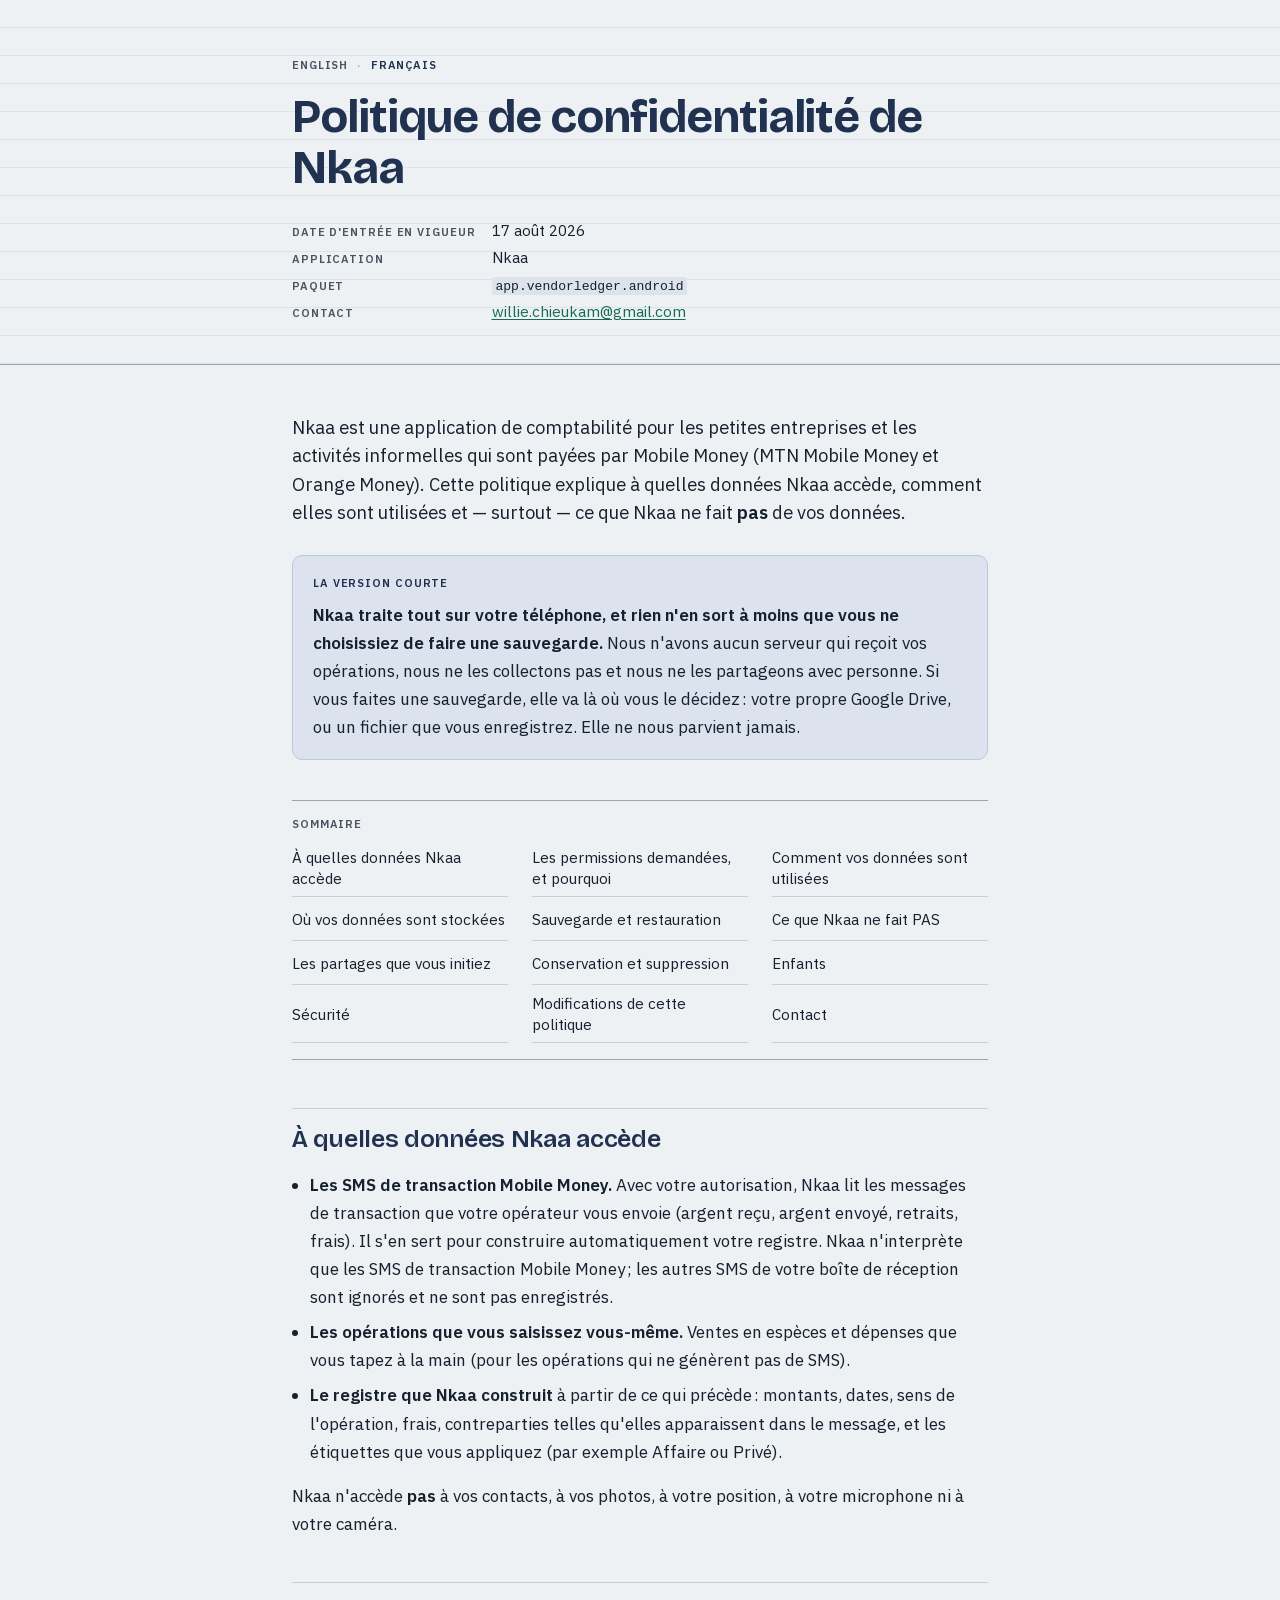
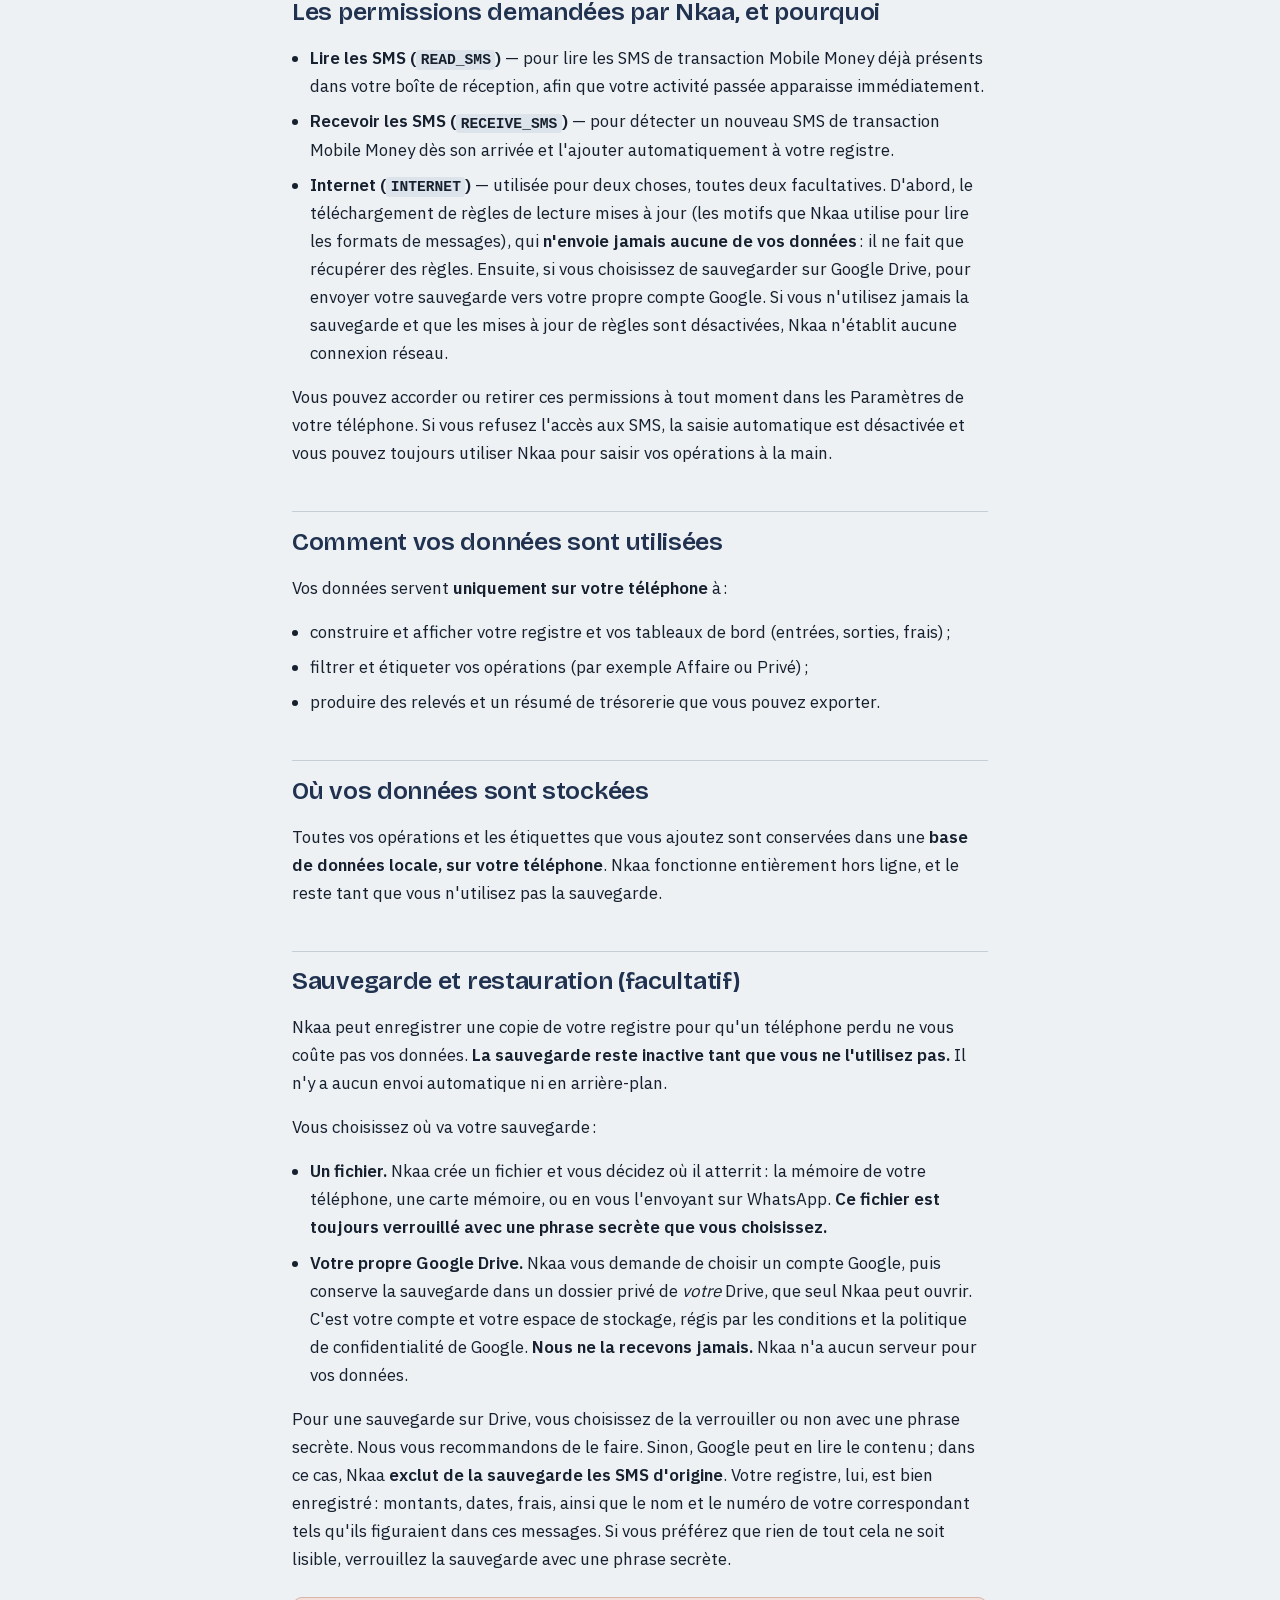
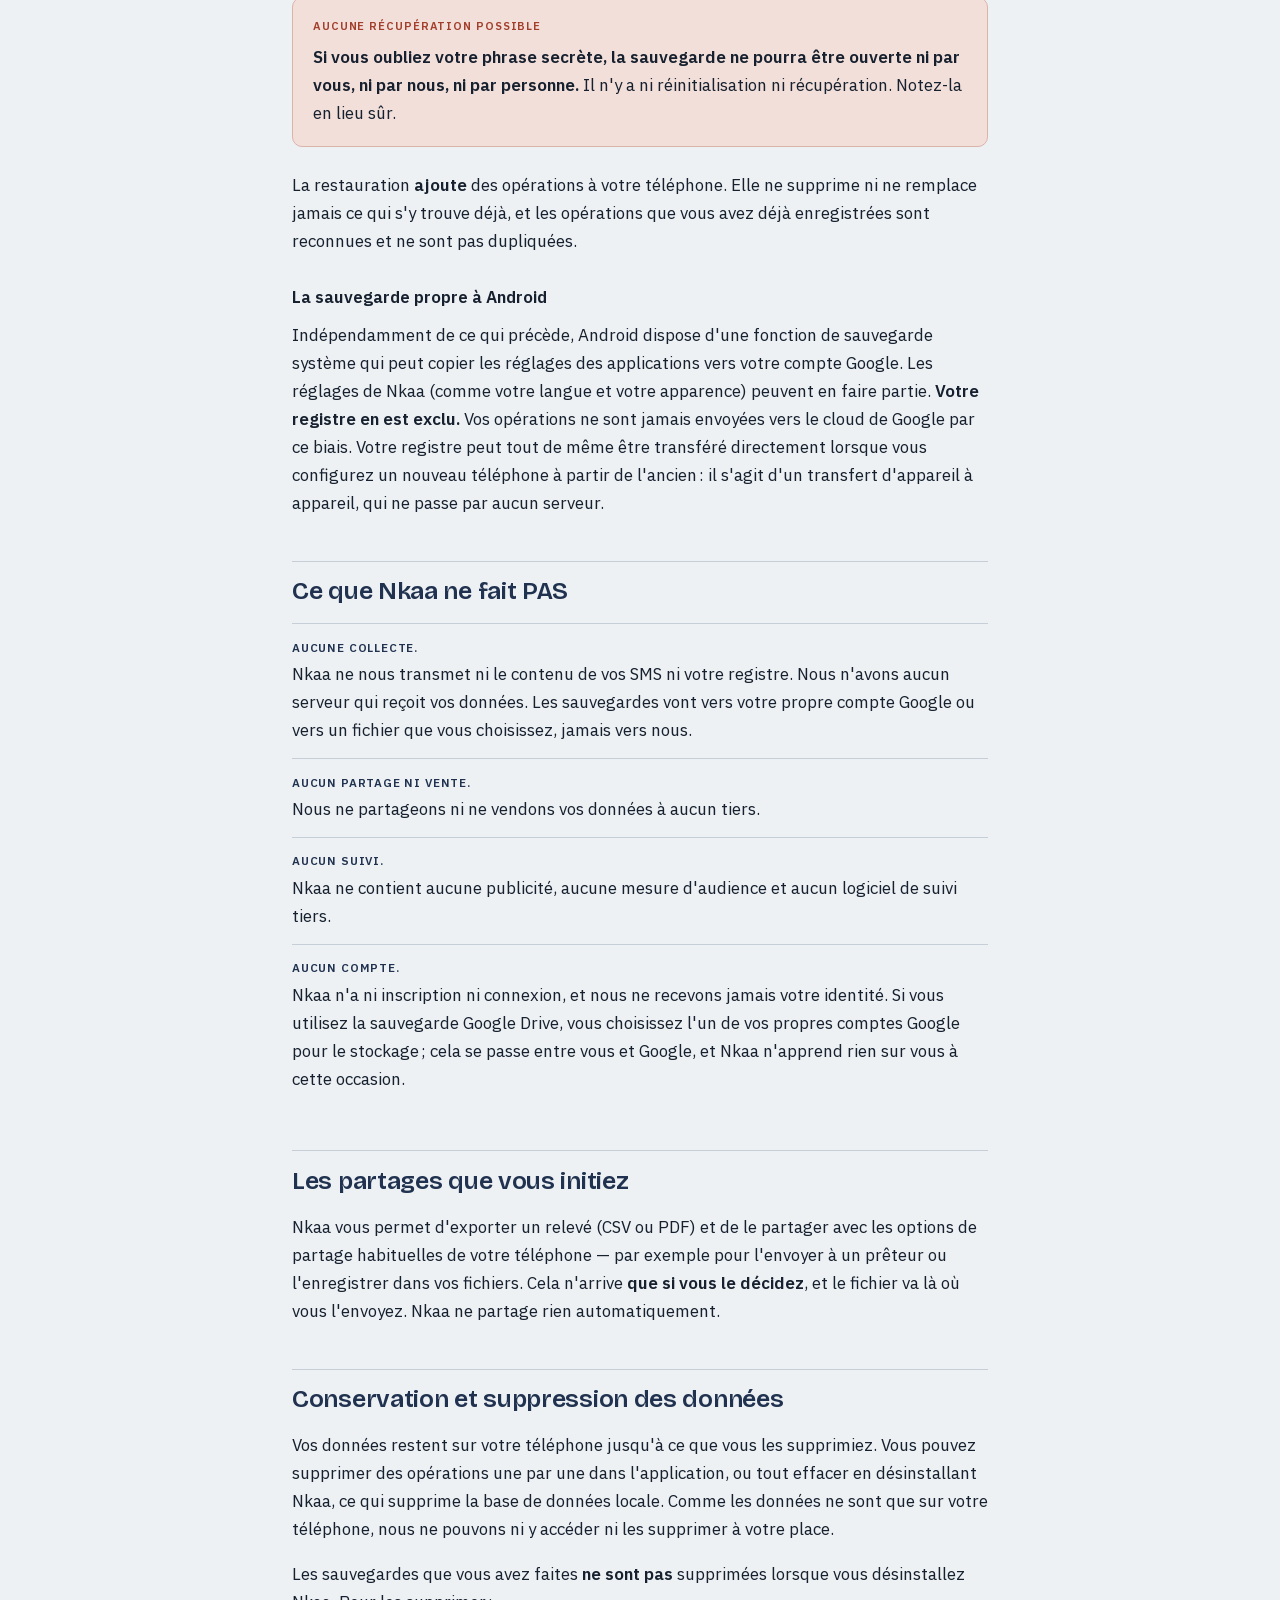
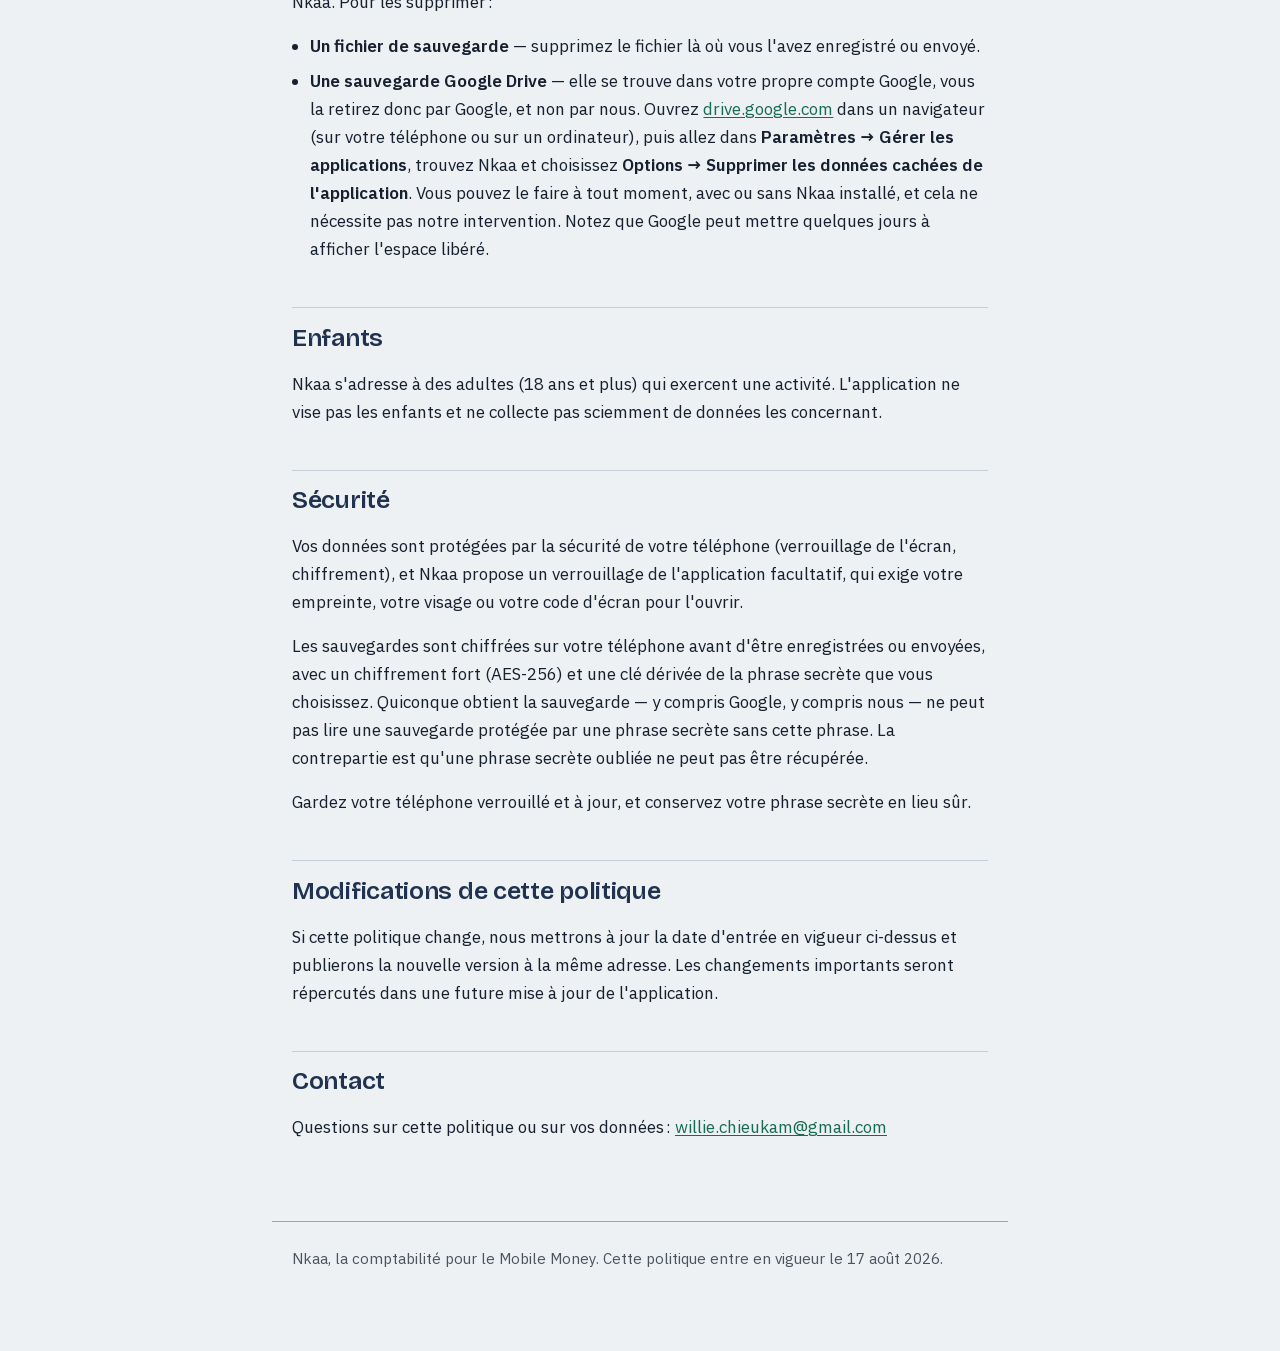
==== commit 355742d3: "Bump the effective date to 17 August 2026 The published text changed today when the unencrypted-back" ====
--- a/fr.html
+++ b/fr.html
@@ -31,7 +31,7 @@
     <h1>Politique de confidentialité de Nkaa</h1>
     <dl class="meta">
       <dt>Date d'entrée en vigueur</dt>
-      <dd>9 août 2026</dd>
+      <dd>17 août 2026</dd>
       <dt>Application</dt>
       <dd>Nkaa</dd>
       <dt>Paquet</dt>
@@ -255,7 +255,7 @@
 </main>
 
 <footer class="wrap">
-  <p>Nkaa, la comptabilité pour le Mobile Money. Cette politique entre en vigueur le 9 août 2026.</p>
+  <p>Nkaa, la comptabilité pour le Mobile Money. Cette politique entre en vigueur le 17 août 2026.</p>
 </footer>
 
 </body>
